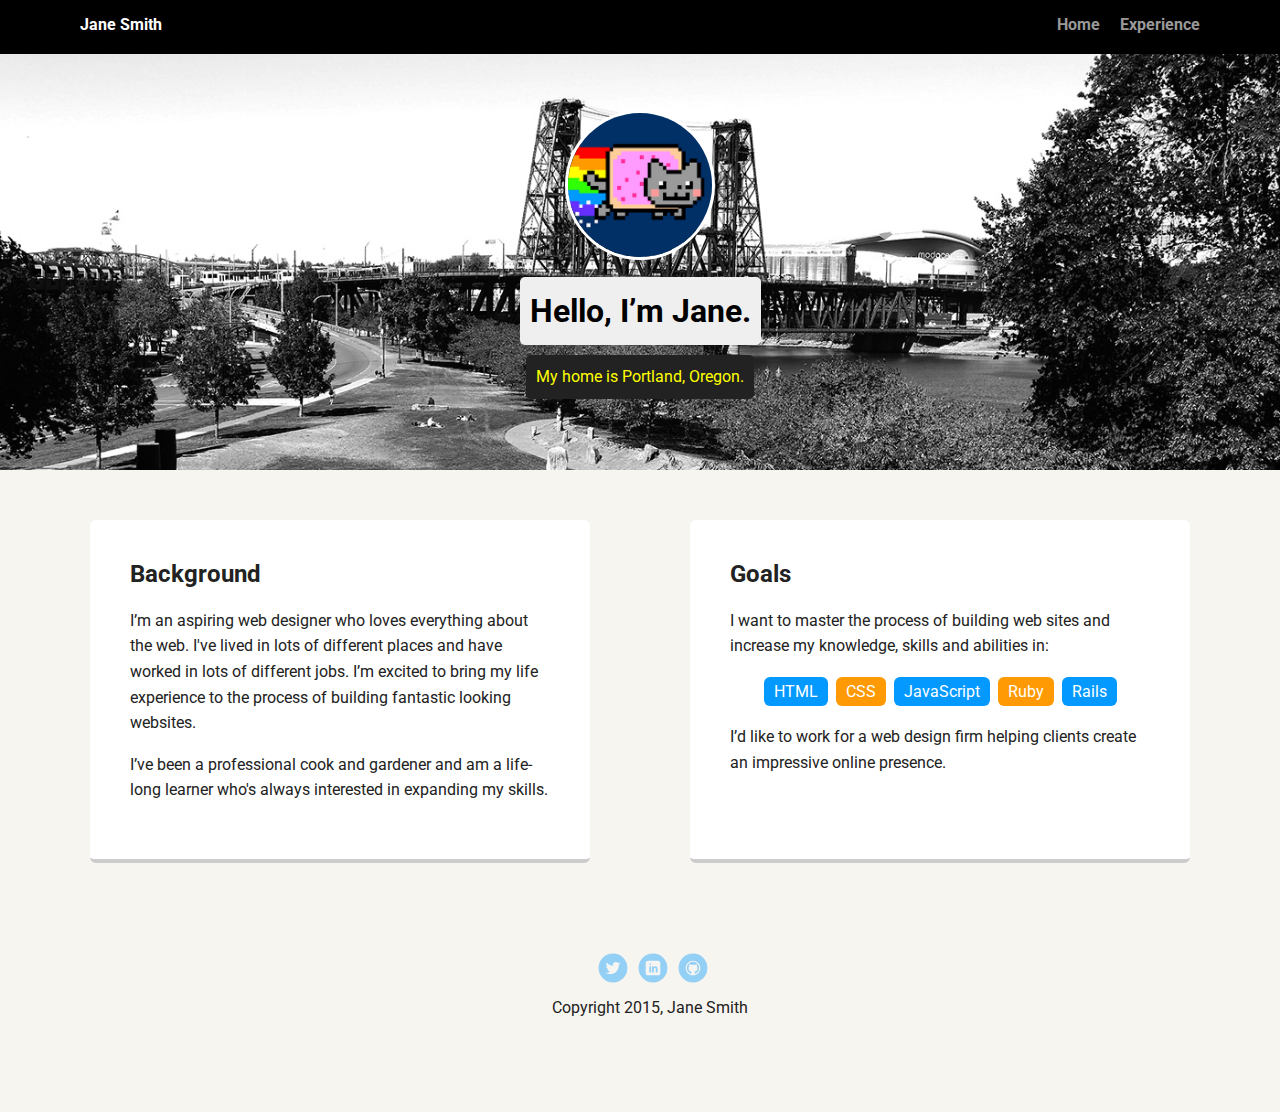
==== portfolio_update_v1/index.html @ eeb5b1aa "Initial commit" ====
<!doctype html>
<html lang="en">
<head>
  <meta charset="utf-8">
  <title>Jane Smith's Profile</title>
  <meta name="viewport" content="width=device-width, initial-scale=1.0">
  <link rel="stylesheet" href="styles.css">
  <link href="https://fonts.googleapis.com/css?family=Muli%7CRoboto:400,300,500,700,900" rel="stylesheet"></head>
  <body>

    <div class="main-nav">
        <ul class="nav">
          <li class="name">Jane Smith</li>
          <li><a href="#">Home</a></li>
          <li><a href="#">Experience</a></li>
        </ul>
    </div>

    <header>
      <img src="images/me.png" alt="Drawing of Jane Smith" class="profile-image">
      <h1 class="tag name">Hello, I’m Jane.</h1>
      <p class="tag location">My home is Portland, Oregon.</p>
    </header>

    <main class="flex">
      <div class="card">
        <h2>Background</h2>
        <p>I’m an aspiring web designer who loves everything about the web. I've lived in lots of different places and have worked in lots of different jobs. I’m excited to bring my life experience to the process of building fantastic looking websites.</p>
        <p>I’ve been a professional cook and gardener and am a life-long learner who's always interested in expanding my skills.</p>
      </div> 

      <div class="card">
        <h2>Goals</h2>
        <p>I want to master the process of building web sites and increase my knowledge, skills and abilities in:</p>
        <ul class="skills">
          <li>HTML</li>
          <li>CSS</li>
          <li>JavaScript</li>
          <li>Ruby</li>
          <li>Rails</li>
        </ul>
        <p>I’d like to work for a web design firm helping clients create an impressive online presence.</p>
      </div> 

    </main>
    <footer>
      <ul>
        <li><a href="#" class="social twitter">Twitter</a></li>
        <li><a href="#" class="social linkedin">LinkedIn</a></li>
        <li><a href="#" class="social github">Github</a></li>
      </ul>
      <p class="copyright">Copyright 2015, Jane Smith</p>
    </footer>
  </body>
  </html>
---- portfolio_update_v1/styles.css ----
/* Global Layout Set-up */
* { 
  box-sizing: border-box;
}
  
body {
  margin: 0;
  padding: 0;
  text-align: center;
  font-family: 'Roboto', sans-serif;
  color: #222;
  background: #f7f5f0;
}
/* Link Styles */

a {
  text-decoration: none;
  color: #999;
}
a:hover {
  color: #6633ff;
}

/* Section Styles */

.main-nav {
  width: 100%;
  background: black;
  min-height: 30px;
  padding: 10px;
  position: fixed;
  text-align: center;
}
.nav {
  display: flex;
  justify-content: space-around;
  font-weight: 700;
  list-style-type: none;
  margin: 0 auto;
  padding: 0;
}

.nav .name {
    display: block;
    margin-right: auto;
    color: white;
}
.nav li {
  padding: 5px 10px 10px 10px;
}
.nav a {
  transition: all .5s;
}
.nav a:hover {
  color: white
}

header {
  text-align: center;
  background: url('images/portland.jpg') no-repeat top center ;
  background-size: cover;
  overflow: hidden;
  padding-top: 60px;
}
header {
  line-height: 1.5;
}
header .profile-image {
  margin-top: 50px;
  width: 150px;
  height: 150px;
  border-radius: 50%;
  border: 3px solid white;
  transition: all .5s;
}
header .profile-image:hover {
  transform: scale(1.2) rotate(5deg);
}
.tag {
  background-color: #efefef;
  color: black;
  padding: 10px;
  border-radius: 5px;
  display: table;
  margin: 10px auto;
} 
.location {
  background-color: #222;
  color: yellow;
}
.card {
  margin: 30px;
  padding: 20px 40px 40px;
  max-width: 500px;
  text-align: left;
  background: #fff;
  border-bottom: 4px solid #ccc;
  border-radius: 6px;
  transition: all .5s;
}
.card:hover {
  border-color: #ff99ff;
}

ul.skills {
  padding: 0;
  text-align: center;
}

.skills li {
  border-radius: 6px;
  display: inline-block;
  background: #ff9904;
  color: white;
  padding: 5px 10px;
  margin: 2px;
}

.skills li:nth-child(odd) {
  background: #0399ff;
}

footer {
  width: 100%;
  min-height: 30px;
  padding: 20px 0 40px 20px;
}

footer .copyright {
  top: -8px;
  font-size: .75em;
}

footer ul {
  list-style-type: none;
  margin: 0;
  padding: 0;
}

footer ul li {
  display: inline-block;
}

a.social {
  display: inline-block;
  text-indent: -9999px;
  margin-left: 5px;
  width: 30px;
  height: 30px;
  background-size: 30px 30px;
  opacity: .4;
  transition: all .5s;
}
a.twitter {
  background-image: url(images/twitter.svg);
}
a.linkedin {
  background-image: url(images/linkedin.svg);
}
a.github {
  background-image: url(images/github.svg);
}
a.social:hover {
  opacity: 1;
}
.clearfix {
  clear: both;
}

/* Styles for larger screens */
@media screen and (min-width: 720px) {
  
  .flex {
      display: -ms-flexbox;      /* TWEENER - IE 10 */
      display: flex; 
      max-width: 1200px;
      -ms-flex-pack: distribute;
      justify-content: space-around;
      margin: 0 auto;
  }

  header {
    min-height: 470px;
  }

  .nav {
    max-width: 1200px;
    padding: 0 30px;
  }


  main {
    padding-top: 20px;
  }

  main p {
    line-height: 1.6em;
  }

  footer {
    font-size: 1.3em;
    max-width: 1200px;
    margin: 40px auto;
  }

}
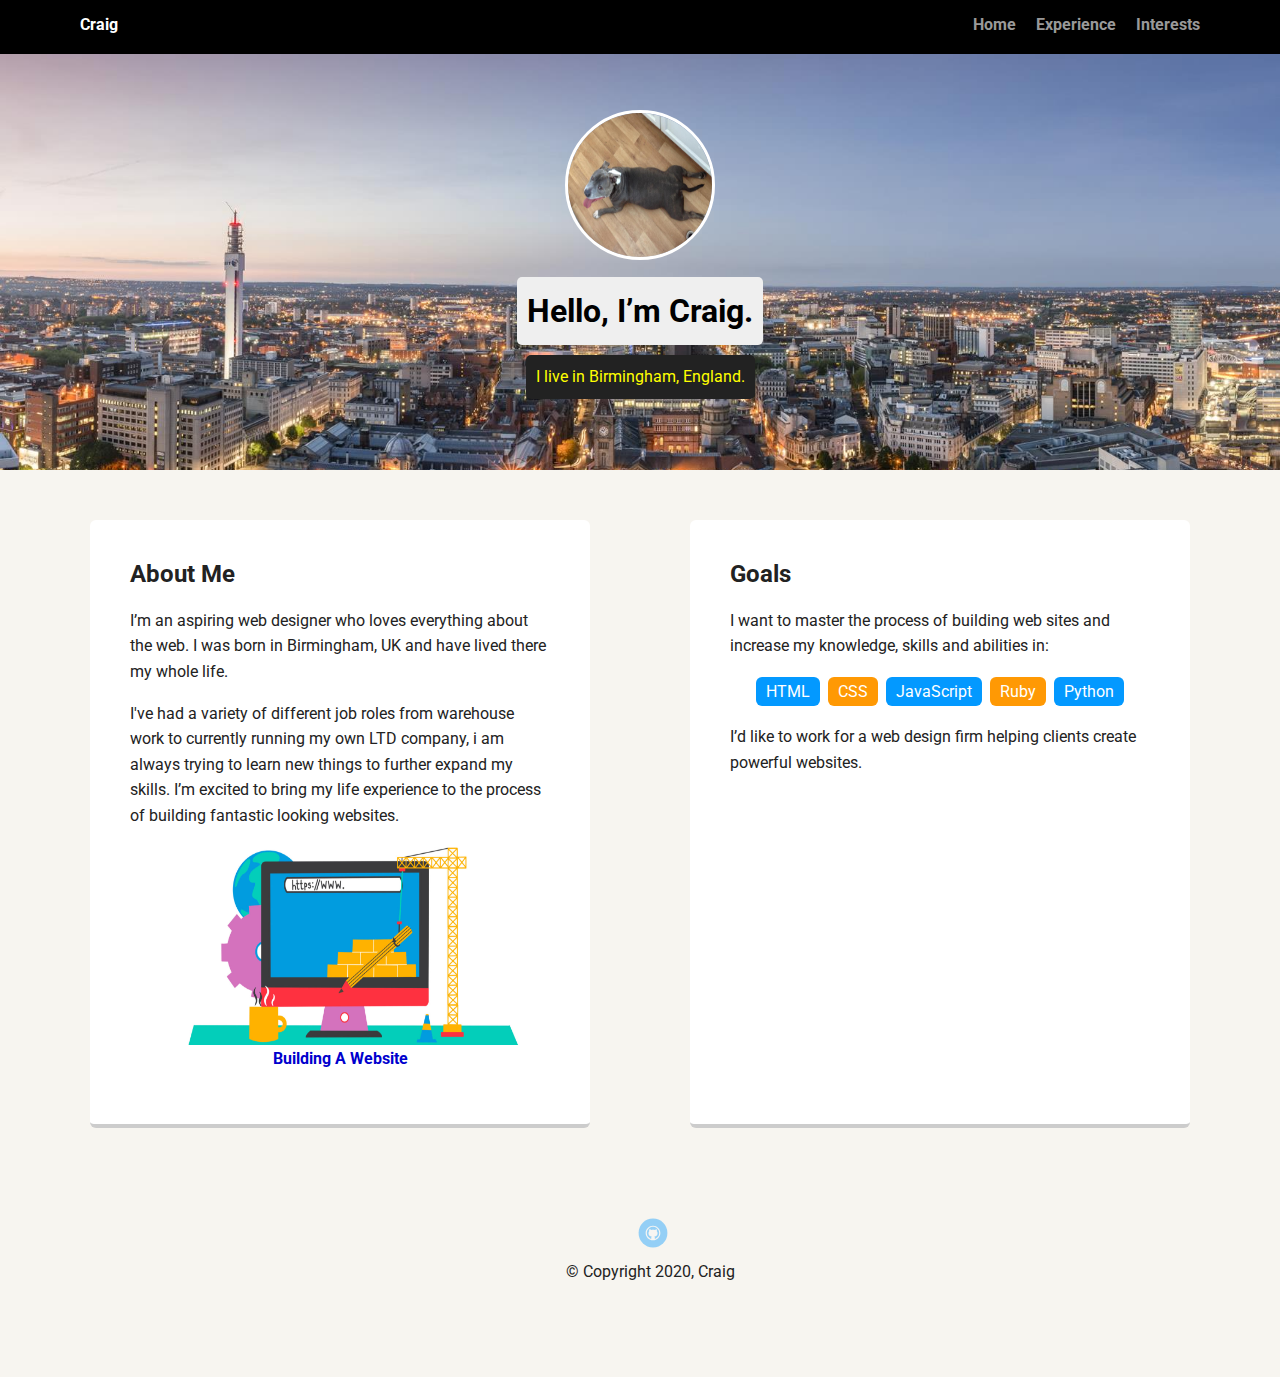
==== commit 9e106779: "updates" ====
--- a/portfolio_update_v1/index.html
+++ b/portfolio_update_v1/index.html
@@ -2,7 +2,7 @@
 <html lang="en">
 <head>
   <meta charset="utf-8">
-  <title>Jane Smith's Profile</title>
+  <title>Craig's Profile</title>
   <meta name="viewport" content="width=device-width, initial-scale=1.0">
   <link rel="stylesheet" href="styles.css">
   <link href="https://fonts.googleapis.com/css?family=Muli%7CRoboto:400,300,500,700,900" rel="stylesheet"></head>
@@ -10,23 +10,28 @@
 
     <div class="main-nav">
         <ul class="nav">
-          <li class="name">Jane Smith</li>
-          <li><a href="#">Home</a></li>
-          <li><a href="#">Experience</a></li>
+          <li class="name">Craig</li>
+          <li><a href="index.html">Home</a></li>
+          <li><a href="experience.html">Experience</a></li>
+          <li><a href="interests.html">Interests</a></li>
         </ul>
     </div>
 
     <header>
-      <img src="images/me.png" alt="Drawing of Jane Smith" class="profile-image">
-      <h1 class="tag name">Hello, I’m Jane.</h1>
-      <p class="tag location">My home is Portland, Oregon.</p>
+      <img src="images/duke.jpg" alt="my dog duke" class="profile-image">
+      <h1 class="tag name">Hello, I’m Craig.</h1>
+      <p class="tag location">I live in Birmingham, England.</p>
     </header>
 
     <main class="flex">
       <div class="card">
-        <h2>Background</h2>
-        <p>I’m an aspiring web designer who loves everything about the web. I've lived in lots of different places and have worked in lots of different jobs. I’m excited to bring my life experience to the process of building fantastic looking websites.</p>
-        <p>I’ve been a professional cook and gardener and am a life-long learner who's always interested in expanding my skills.</p>
+        <h2>About Me</h2>
+        <p>I’m an aspiring web designer who loves everything about the web. I was born in Birmingham, UK and have lived there my whole life. </p>
+        <p>I've had a variety of different job roles from warehouse work to currently running my own LTD company, i am always trying to learn new things to further expand my skills. I’m excited to bring my life experience to the process of building fantastic looking websites.</p>
+      <figure>
+        <img src="images/website-builder.jpg" width="350" height="200" alt="Picture of a website being built">
+     <figcaption>Building A Website</figcaption>
+      </figure>
       </div> 
 
       <div class="card">
@@ -37,19 +42,17 @@
           <li>CSS</li>
           <li>JavaScript</li>
           <li>Ruby</li>
-          <li>Rails</li>
+          <li>Python</li>
         </ul>
-        <p>I’d like to work for a web design firm helping clients create an impressive online presence.</p>
+        <p>I’d like to work for a web design firm helping clients create powerful websites.</p>
       </div> 
 
     </main>
     <footer>
       <ul>
-        <li><a href="#" class="social twitter">Twitter</a></li>
-        <li><a href="#" class="social linkedin">LinkedIn</a></li>
-        <li><a href="#" class="social github">Github</a></li>
+        <li><a href="https://github.com/CraigHemmings" target="_blank" class="social github">Github</a></li>
       </ul>
-      <p class="copyright">Copyright 2015, Jane Smith</p>
+      <p class="copyright">&copy; Copyright 2020, Craig</p>
     </footer>
   </body>
   </html>
--- a/portfolio_update_v1/styles.css
+++ b/portfolio_update_v1/styles.css
@@ -57,7 +57,7 @@
 
 header {
   text-align: center;
-  background: url('images/portland.jpg') no-repeat top center ;
+  background: url('images/birmingham.jpg') no-repeat top center ;
   background-size: cover;
   overflow: hidden;
   padding-top: 60px;
@@ -98,6 +98,24 @@
   border-radius: 6px;
   transition: all .5s;
 }
+
+.courier {
+  margin: 30px;
+  padding: 20px 40px 40px;
+  max-width: 8000px;
+  text-align: center;
+  background: #fff;
+  border-bottom: 4px solid #ccc;
+  border-radius: 6px;
+  transition: all .5s;
+}
+
+figcaption {
+    text-align: center;
+    color: mediumblue;
+    font-weight: bold;
+  }
+
 .card:hover {
   border-color: #ff99ff;
 }
@@ -108,6 +126,15 @@
 }
 
 .skills li {
+  border-radius: 6px;
+  display: inline-block;
+  background: #ff9904;
+  color: white;
+  padding: 5px 10px;
+  margin: 2px;
+}
+
+.hobbies {
   border-radius: 6px;
   display: inline-block;
   background: #ff9904;
@@ -179,6 +206,15 @@
       margin: 0 auto;
   }
 
+  .experience {
+    display: -ms-flexbox;      /* TWEENER - IE 10 */
+    display: flex; 
+    max-width: 1200px;
+    -ms-flex-pack: distribute;
+    justify-content: space-around;
+    margin: 0 auto;
+  }
+
   header {
     min-height: 470px;
   }
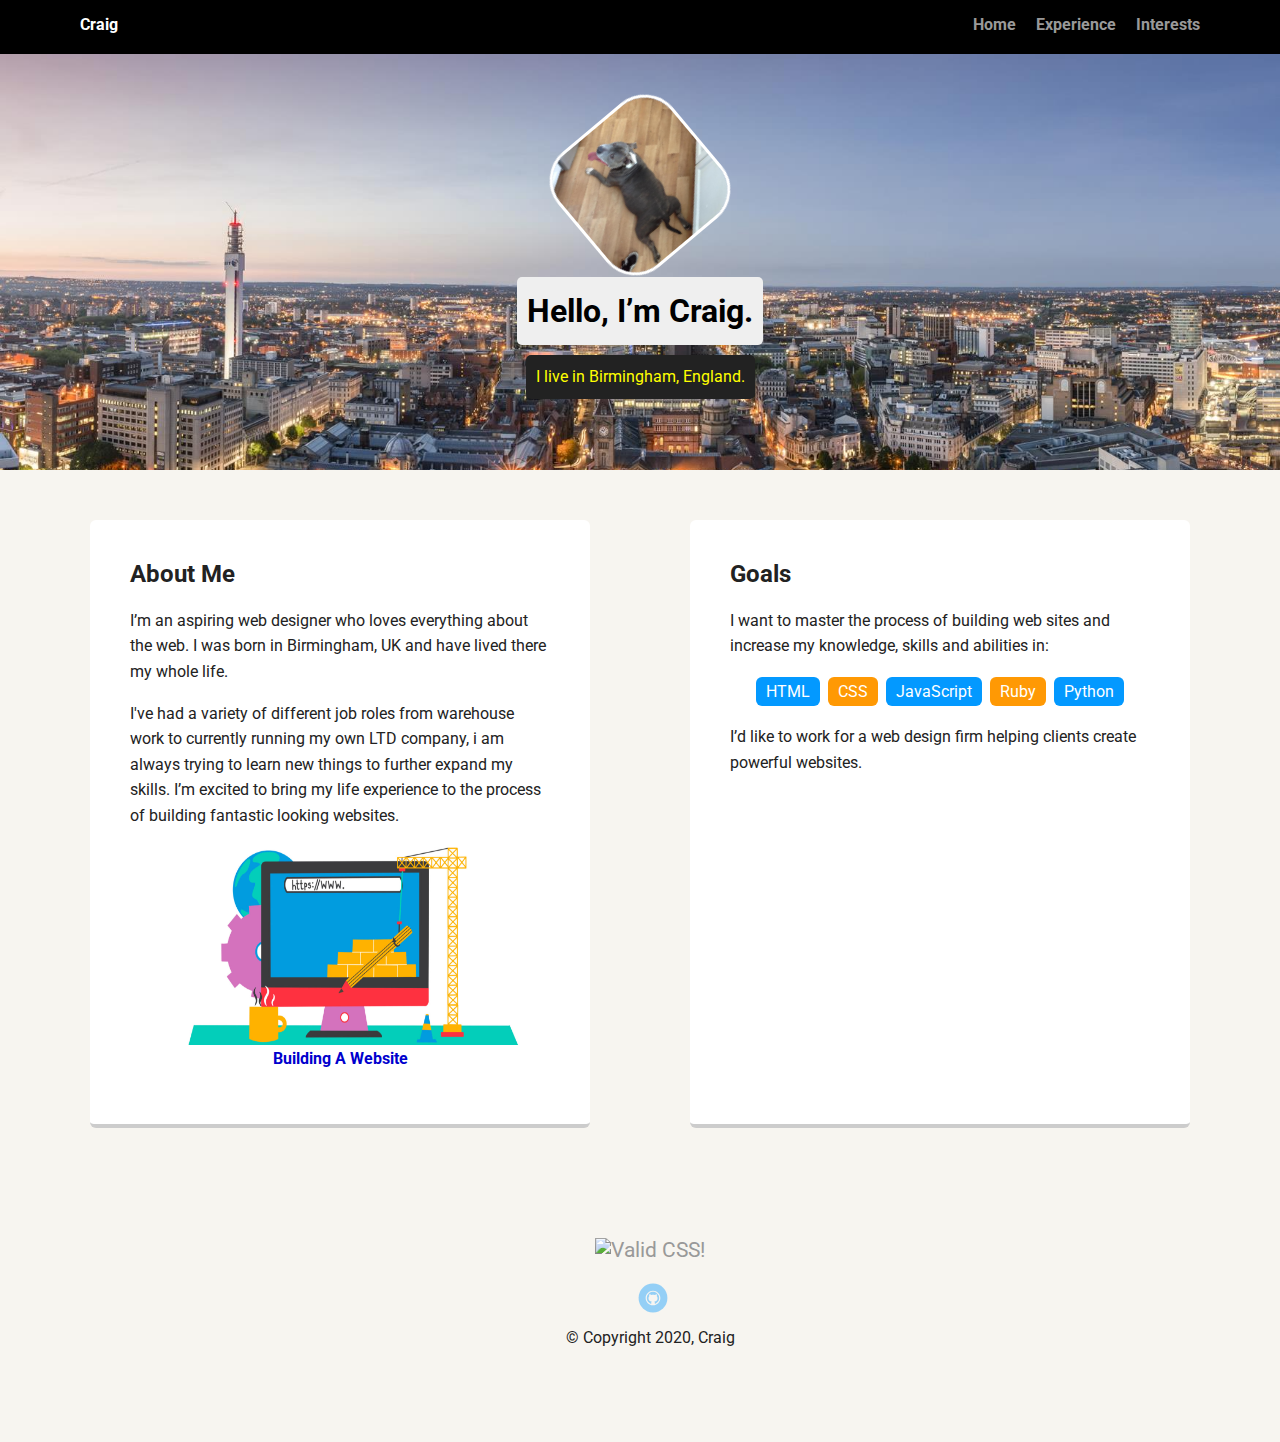
==== commit 812e60ef: "updates" ====
--- a/portfolio_update_v1/index.html
+++ b/portfolio_update_v1/index.html
@@ -8,7 +8,7 @@
   <link href="https://fonts.googleapis.com/css?family=Muli%7CRoboto:400,300,500,700,900" rel="stylesheet"></head>
   <body>
 
-    <div class="main-nav">
+    <div class="page-nav">
         <ul class="nav">
           <li class="name">Craig</li>
           <li><a href="index.html">Home</a></li>
@@ -24,7 +24,7 @@
     </header>
 
     <main class="flex">
-      <div class="card">
+      <div class="about-me">
         <h2>About Me</h2>
         <p>I’m an aspiring web designer who loves everything about the web. I was born in Birmingham, UK and have lived there my whole life. </p>
         <p>I've had a variety of different job roles from warehouse work to currently running my own LTD company, i am always trying to learn new things to further expand my skills. I’m excited to bring my life experience to the process of building fantastic looking websites.</p>
@@ -34,7 +34,7 @@
       </figure>
       </div> 
 
-      <div class="card">
+      <div class="about-me">
         <h2>Goals</h2>
         <p>I want to master the process of building web sites and increase my knowledge, skills and abilities in:</p>
         <ul class="skills">
@@ -49,6 +49,14 @@
 
     </main>
     <footer>
+      <p>
+        <a href="http://jigsaw.w3.org/css-validator/check/referer">
+            <img style="border:0;width:88px;height:31px"
+                src="http://jigsaw.w3.org/css-validator/images/vcss"
+                alt="Valid CSS!" />
+        </a>
+    </p>
+           
       <ul>
         <li><a href="https://github.com/CraigHemmings" target="_blank" class="social github">Github</a></li>
       </ul>
--- a/portfolio_update_v1/styles.css
+++ b/portfolio_update_v1/styles.css
@@ -23,7 +23,7 @@
 
 /* Section Styles */
 
-.main-nav {
+.page-nav {
   width: 100%;
   background: black;
   min-height: 30px;
@@ -69,9 +69,10 @@
   margin-top: 50px;
   width: 150px;
   height: 150px;
-  border-radius: 50%;
+  border-radius: 25%;
   border: 3px solid white;
-  transition: all .5s;
+  transition: all 10s;
+  transform: rotate(50deg);
 }
 header .profile-image:hover {
   transform: scale(1.2) rotate(5deg);
@@ -88,7 +89,7 @@
   background-color: #222;
   color: yellow;
 }
-.card {
+.about-me {
   margin: 30px;
   padding: 20px 40px 40px;
   max-width: 500px;
@@ -137,7 +138,7 @@
 .hobbies {
   border-radius: 6px;
   display: inline-block;
-  background: #ff9904;
+  background: #0399ff;
   color: white;
   padding: 5px 10px;
   margin: 2px;
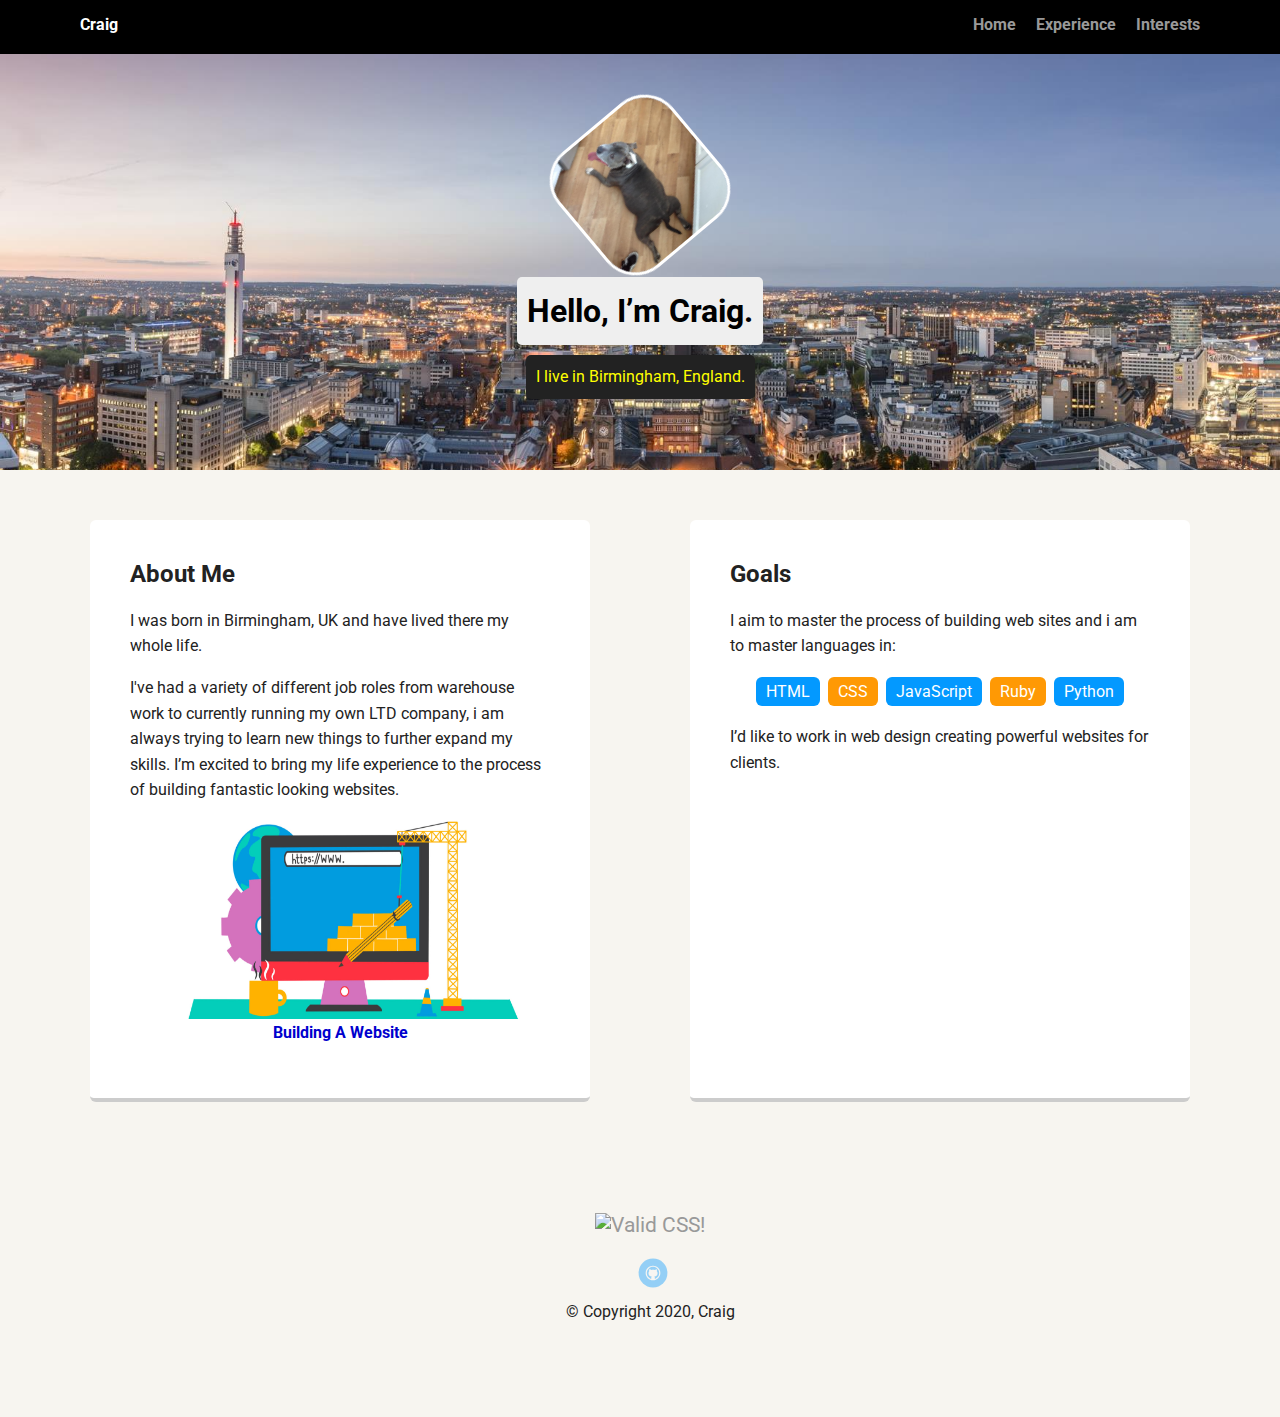
==== commit eb8ffa5e: "update" ====
--- a/portfolio_update_v1/index.html
+++ b/portfolio_update_v1/index.html
@@ -8,14 +8,14 @@
   <link href="https://fonts.googleapis.com/css?family=Muli%7CRoboto:400,300,500,700,900" rel="stylesheet"></head>
   <body>
 
-    <div class="page-nav">
+    <nav class="main-nav">
         <ul class="nav">
           <li class="name">Craig</li>
           <li><a href="index.html">Home</a></li>
           <li><a href="experience.html">Experience</a></li>
           <li><a href="interests.html">Interests</a></li>
         </ul>
-    </div>
+      </nav>
 
     <header>
       <img src="images/duke.jpg" alt="my dog duke" class="profile-image">
@@ -24,19 +24,19 @@
     </header>
 
     <main class="flex">
-      <div class="about-me">
+      <section class="card">
         <h2>About Me</h2>
-        <p>I’m an aspiring web designer who loves everything about the web. I was born in Birmingham, UK and have lived there my whole life. </p>
+        <p>I was born in Birmingham, UK and have lived there my whole life. </p>
         <p>I've had a variety of different job roles from warehouse work to currently running my own LTD company, i am always trying to learn new things to further expand my skills. I’m excited to bring my life experience to the process of building fantastic looking websites.</p>
       <figure>
         <img src="images/website-builder.jpg" width="350" height="200" alt="Picture of a website being built">
      <figcaption>Building A Website</figcaption>
       </figure>
-      </div> 
+    </section> 
 
-      <div class="about-me">
+      <section class="card">
         <h2>Goals</h2>
-        <p>I want to master the process of building web sites and increase my knowledge, skills and abilities in:</p>
+        <p>I aim to master the process of building web sites and i am to master languages in:</p>
         <ul class="skills">
           <li>HTML</li>
           <li>CSS</li>
@@ -44,8 +44,8 @@
           <li>Ruby</li>
           <li>Python</li>
         </ul>
-        <p>I’d like to work for a web design firm helping clients create powerful websites.</p>
-      </div> 
+        <p>I’d like to work in web design creating powerful websites for clients.</p>
+      </section> 
 
     </main>
     <footer>
--- a/portfolio_update_v1/styles.css
+++ b/portfolio_update_v1/styles.css
@@ -23,7 +23,7 @@
 
 /* Section Styles */
 
-.page-nav {
+.main-nav {
   width: 100%;
   background: black;
   min-height: 30px;
@@ -89,7 +89,7 @@
   background-color: #222;
   color: yellow;
 }
-.about-me {
+.card {
   margin: 30px;
   padding: 20px 40px 40px;
   max-width: 500px;
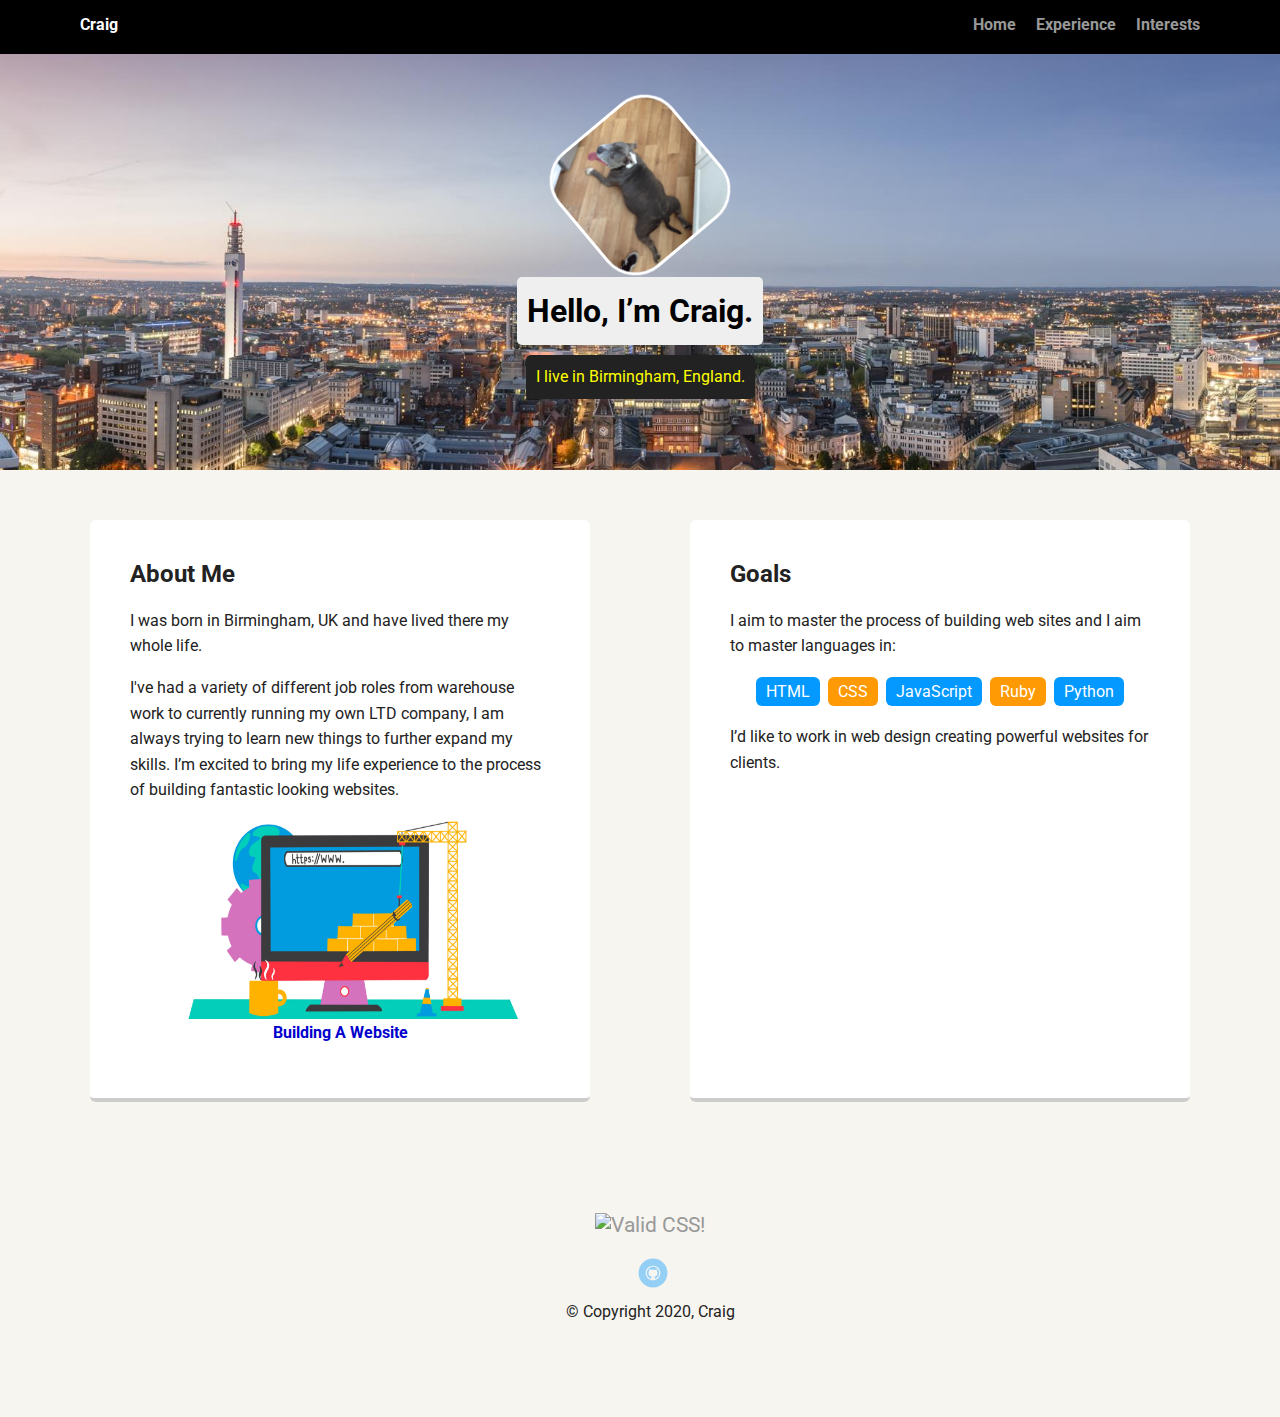
==== commit 18549fa6: "updates" ====
--- a/portfolio_update_v1/index.html
+++ b/portfolio_update_v1/index.html
@@ -27,7 +27,7 @@
       <section class="card">
         <h2>About Me</h2>
         <p>I was born in Birmingham, UK and have lived there my whole life. </p>
-        <p>I've had a variety of different job roles from warehouse work to currently running my own LTD company, i am always trying to learn new things to further expand my skills. I’m excited to bring my life experience to the process of building fantastic looking websites.</p>
+        <p>I've had a variety of different job roles from warehouse work to currently running my own LTD company, I am always trying to learn new things to further expand my skills. I’m excited to bring my life experience to the process of building fantastic looking websites.</p>
       <figure>
         <img src="images/website-builder.jpg" width="350" height="200" alt="Picture of a website being built">
      <figcaption>Building A Website</figcaption>
@@ -36,7 +36,7 @@
 
       <section class="card">
         <h2>Goals</h2>
-        <p>I aim to master the process of building web sites and i am to master languages in:</p>
+        <p>I aim to master the process of building web sites and I aim to master languages in:</p>
         <ul class="skills">
           <li>HTML</li>
           <li>CSS</li>
